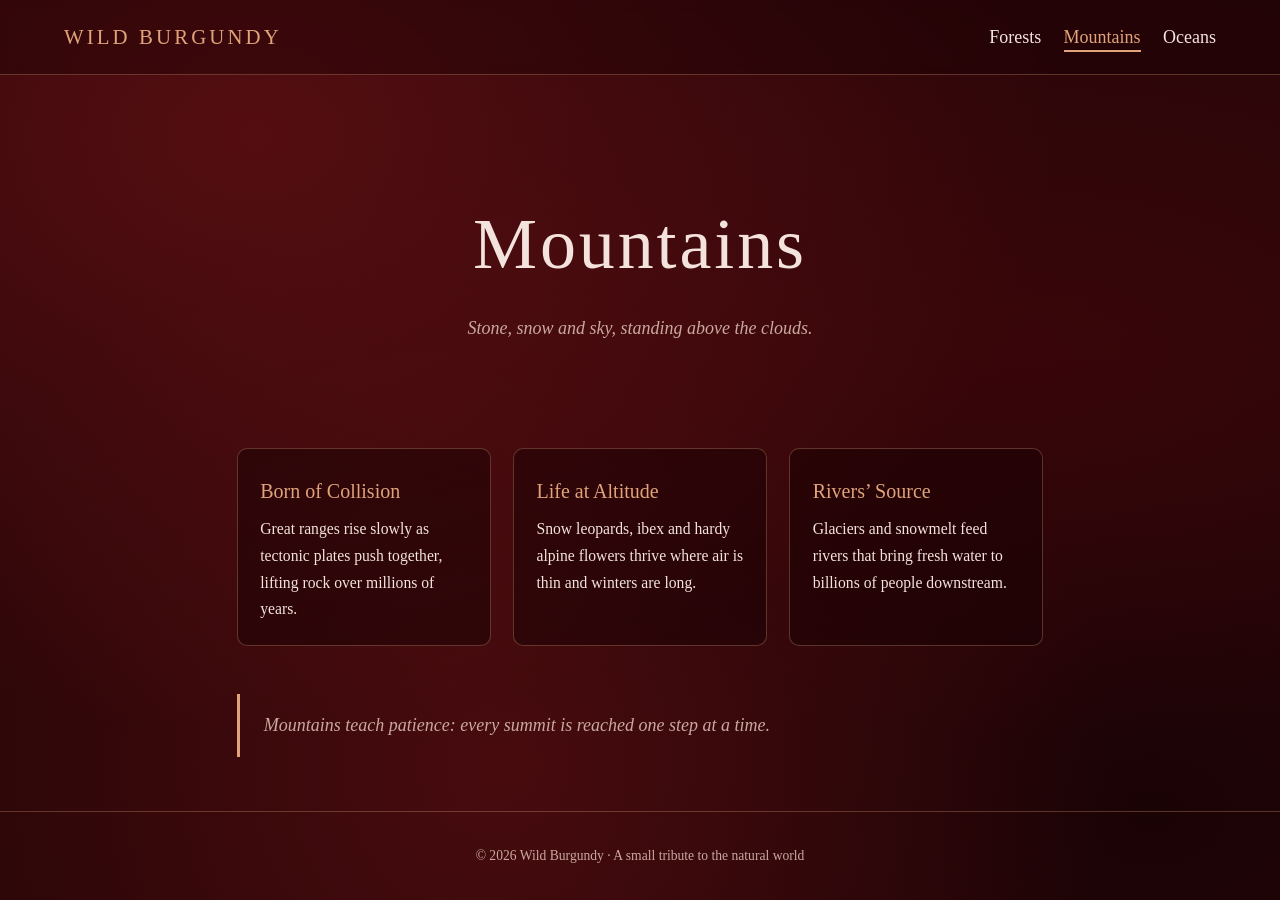
==== mountains.html @ 73293c4a "Add files via upload" ====
<!DOCTYPE html>
<html lang="en"><head><meta charset="utf-8">
<meta name="viewport" content="width=device-width, initial-scale=1">
<title>Mountains – Wild Burgundy</title>
<link rel="stylesheet" href="style.css"></head>
<body>
<header><span class="logo">Wild Burgundy</span><nav><a href="index.html">Forests</a><a href="mountains.html" class="on">Mountains</a><a href="oceans.html">Oceans</a></nav></header>
<section class="hero"><h1>Mountains</h1><p>Stone, snow and sky, standing above the clouds.</p></section>
<main><div class="grid"><article class="card"><h2>Born of Collision</h2><p>Great ranges rise slowly as tectonic plates push together, lifting rock over millions of years.</p></article><article class="card"><h2>Life at Altitude</h2><p>Snow leopards, ibex and hardy alpine flowers thrive where air is thin and winters are long.</p></article><article class="card"><h2>Rivers’ Source</h2><p>Glaciers and snowmelt feed rivers that bring fresh water to billions of people downstream.</p></article></div>
<blockquote class="quote">Mountains teach patience: every summit is reached one step at a time.</blockquote></main>
<footer>© 2026 Wild Burgundy · A small tribute to the natural world</footer>
</body></html>
---- style.css ----
:root{--bg:#2a0608;--ink:#f3e3dc;--muted:#c9a8a0;--accent:#e0a37a;--card:rgba(20,2,4,.45);--line:rgba(224,163,122,.3)}
*{box-sizing:border-box}
html{scroll-behavior:smooth}
body{margin:0;min-height:100vh;color:var(--ink);font:18px/1.7 Georgia,"Times New Roman",serif;
background-color:var(--bg);
background-image:radial-gradient(ellipse at 20% 15%,rgba(120,20,25,.55),transparent 55%),
radial-gradient(ellipse at 80% 40%,rgba(60,6,10,.8),transparent 50%),
radial-gradient(ellipse at 40% 85%,rgba(110,18,22,.45),transparent 55%),
radial-gradient(ellipse at 90% 90%,rgba(20,2,4,.7),transparent 45%);
background-attachment:fixed}
header{display:flex;flex-wrap:wrap;gap:1rem;justify-content:space-between;align-items:center;padding:1.2rem 5vw;border-bottom:1px solid var(--line);background:rgba(20,2,4,.35);backdrop-filter:blur(6px)}
.logo{font-size:1.3rem;letter-spacing:.15em;text-transform:uppercase;color:var(--accent)}
nav a{color:var(--ink);text-decoration:none;margin-left:1.4rem;padding-bottom:.2rem;border-bottom:2px solid transparent}
nav a:hover,nav a.on{border-color:var(--accent);color:var(--accent)}
.hero{text-align:center;padding:12vh 6vw 8vh}
.hero h1{font-size:clamp(2.4rem,7vw,4.5rem);margin:0 0 .5rem;font-weight:normal;letter-spacing:.04em}
.hero p{max-width:40rem;margin:0 auto;color:var(--muted);font-style:italic}
main{max-width:60rem;margin:0 auto;padding:0 6vw 6vh}
.grid{display:grid;grid-template-columns:repeat(auto-fit,minmax(250px,1fr));gap:1.4rem;margin-top:2rem}
.card{background:var(--card);border:1px solid var(--line);border-radius:10px;padding:1.4rem}
.card h2{margin:.2rem 0 .5rem;font-size:1.25rem;color:var(--accent);font-weight:normal}
.card p{margin:0;color:var(--ink);font-size:.98rem}
.quote{margin:3rem 0 0;padding:1rem 1.5rem;border-left:3px solid var(--accent);color:var(--muted);font-style:italic}
footer{text-align:center;padding:2rem;color:var(--muted);font-size:.85rem;border-top:1px solid var(--line)}
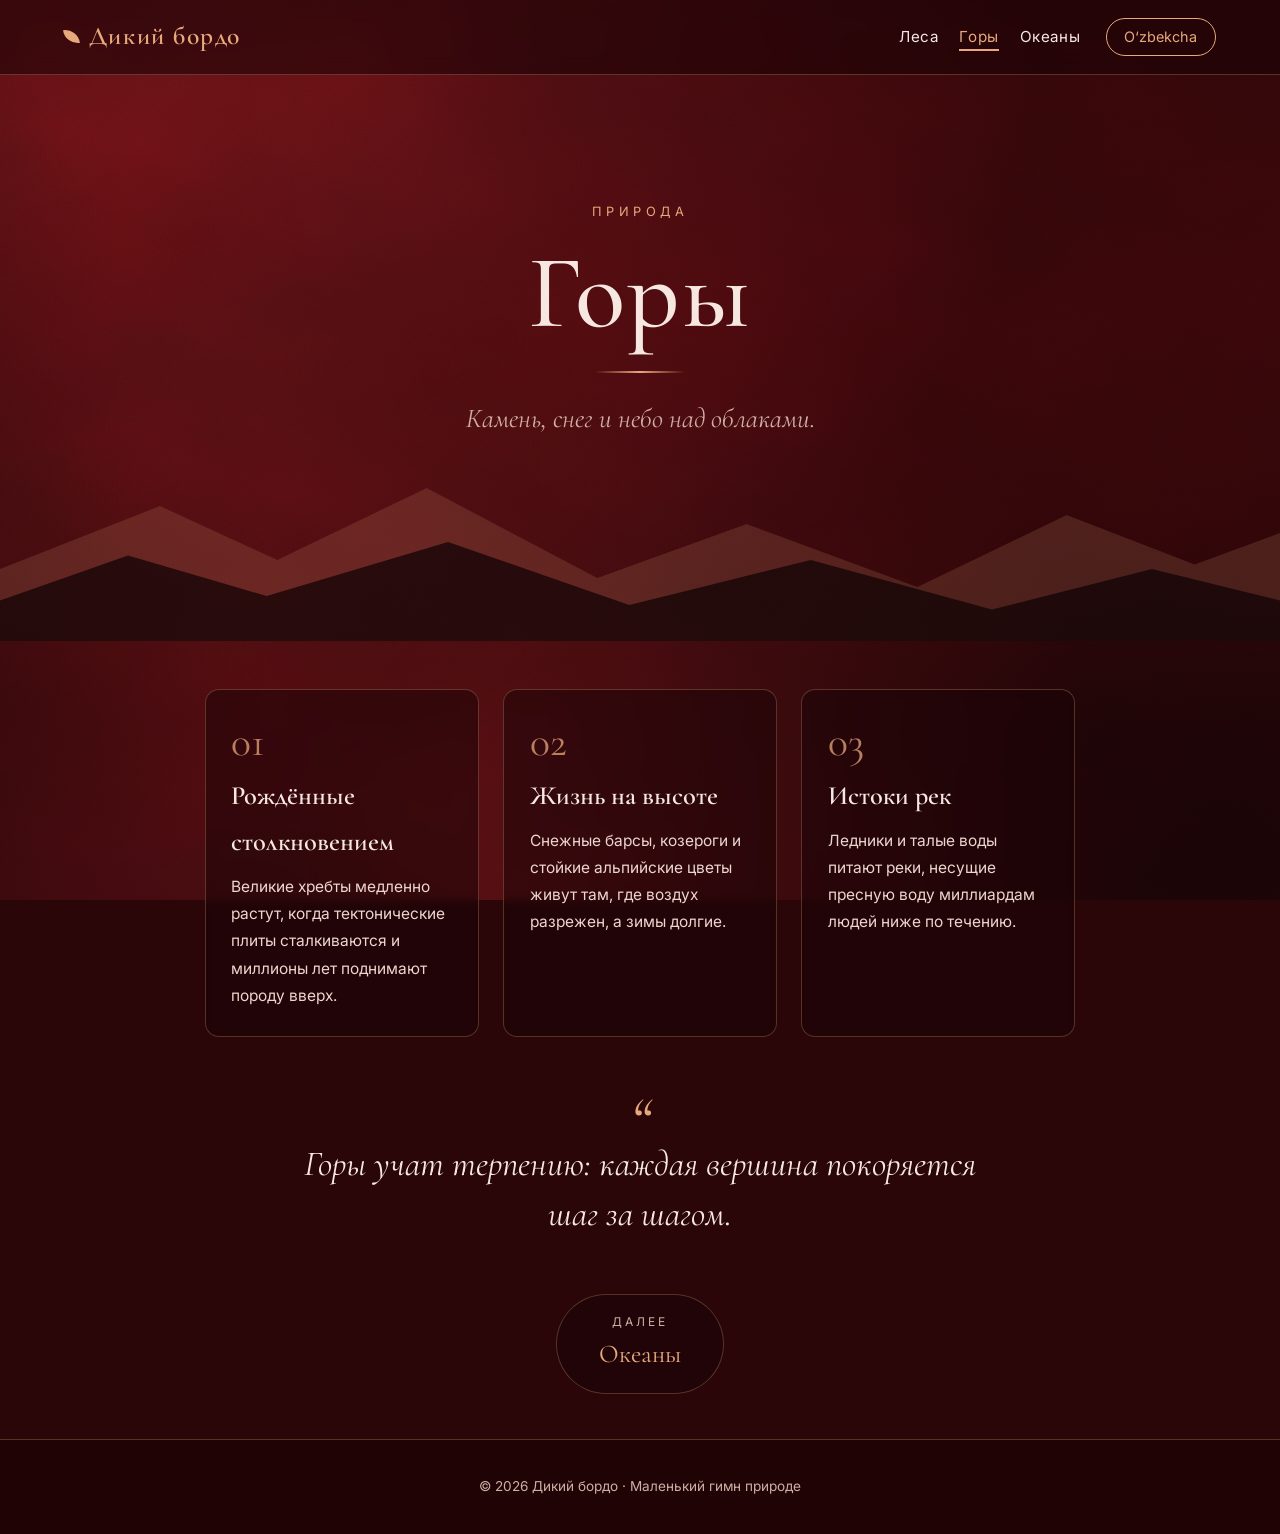
==== commit 05f32109: "Add files via upload" ====
--- a/mountains.html
+++ b/mountains.html
@@ -1,12 +1,16 @@
 <!DOCTYPE html>
-<html lang="en"><head><meta charset="utf-8">
+<html lang="ru"><head><meta charset="utf-8">
 <meta name="viewport" content="width=device-width, initial-scale=1">
-<title>Mountains – Wild Burgundy</title>
+<title>Горы – Дикий бордо</title>
+<link rel="preconnect" href="https://fonts.googleapis.com"><link rel="preconnect" href="https://fonts.gstatic.com" crossorigin>
+<link href="https://fonts.googleapis.com/css2?family=Cormorant+Garamond:ital,wght@0,500;0,600;1,500&family=Inter:wght@400;500&display=swap&subset=cyrillic,latin-ext" rel="stylesheet">
 <link rel="stylesheet" href="style.css"></head>
 <body>
-<header><span class="logo">Wild Burgundy</span><nav><a href="index.html">Forests</a><a href="mountains.html" class="on">Mountains</a><a href="oceans.html">Oceans</a></nav></header>
-<section class="hero"><h1>Mountains</h1><p>Stone, snow and sky, standing above the clouds.</p></section>
-<main><div class="grid"><article class="card"><h2>Born of Collision</h2><p>Great ranges rise slowly as tectonic plates push together, lifting rock over millions of years.</p></article><article class="card"><h2>Life at Altitude</h2><p>Snow leopards, ibex and hardy alpine flowers thrive where air is thin and winters are long.</p></article><article class="card"><h2>Rivers’ Source</h2><p>Glaciers and snowmelt feed rivers that bring fresh water to billions of people downstream.</p></article></div>
-<blockquote class="quote">Mountains teach patience: every summit is reached one step at a time.</blockquote></main>
-<footer>© 2026 Wild Burgundy · A small tribute to the natural world</footer>
+<header><span class="logo" data-i18n="logo">Дикий бордо</span><div class="right"><nav><a href="index.html" data-i18n="n1">Леса</a><a href="mountains.html" class="on" data-i18n="n2">Горы</a><a href="oceans.html" data-i18n="n3">Океаны</a></nav><button class="langbtn" type="button">O‘zbekcha</button></div></header>
+<section class="hero"><span class="eyebrow" data-i18n="eyebrow">Природа</span><h1 data-i18n="mh">Горы</h1><p data-i18n="mtag">Камень, снег и небо над облаками.</p><svg class="art" viewBox="0 0 1200 180" preserveAspectRatio="none" aria-hidden="true"><path fill="rgba(230,169,124,.16)" d="M0 180V100L150 30 260 90 400 10 560 110 700 50 860 120 1000 40 1120 95 1200 60V180Z"/><path fill="rgba(14,1,3,.7)" d="M0 180V135L120 85 250 130 420 70 590 140 760 90 930 145 1080 100 1200 135V180Z"/></svg></section>
+<main><div class="grid"><article class="card"><h2 data-i18n="m1t">Рождённые столкновением</h2><p data-i18n="m1p">Великие хребты медленно растут, когда тектонические плиты сталкиваются и миллионы лет поднимают породу вверх.</p></article><article class="card"><h2 data-i18n="m2t">Жизнь на высоте</h2><p data-i18n="m2p">Снежные барсы, козероги и стойкие альпийские цветы живут там, где воздух разрежен, а зимы долгие.</p></article><article class="card"><h2 data-i18n="m3t">Истоки рек</h2><p data-i18n="m3p">Ледники и талые воды питают реки, несущие пресную воду миллиардам людей ниже по течению.</p></article></div>
+<blockquote class="quote" data-i18n="mq">Горы учат терпению: каждая вершина покоряется шаг за шагом.</blockquote>
+<a class="next" href="oceans.html"><small data-i18n="next">Далее</small><span data-i18n="n3">Океаны</span></a></main>
+<footer data-i18n="foot">© 2026 Дикий бордо · Маленький гимн природе</footer>
+<script src="i18n.js"></script>
 </body></html>
--- a/style.css
+++ b/style.css
@@ -1,24 +1,45 @@
-:root{--bg:#2a0608;--ink:#f3e3dc;--muted:#c9a8a0;--accent:#e0a37a;--card:rgba(20,2,4,.45);--line:rgba(224,163,122,.3)}
+:root{--bg:#2a0608;--ink:#f6e8e1;--muted:#d0aea5;--accent:#e6a97c;--card:rgba(24,3,6,.5);--line:rgba(230,169,124,.28)}
 *{box-sizing:border-box}
 html{scroll-behavior:smooth}
-body{margin:0;min-height:100vh;color:var(--ink);font:18px/1.7 Georgia,"Times New Roman",serif;
+body{margin:0;min-height:100vh;color:var(--ink);font:17px/1.75 "Inter",system-ui,-apple-system,"Segoe UI",Roboto,Arial,sans-serif;
 background-color:var(--bg);
-background-image:radial-gradient(ellipse at 20% 15%,rgba(120,20,25,.55),transparent 55%),
-radial-gradient(ellipse at 80% 40%,rgba(60,6,10,.8),transparent 50%),
-radial-gradient(ellipse at 40% 85%,rgba(110,18,22,.45),transparent 55%),
-radial-gradient(ellipse at 90% 90%,rgba(20,2,4,.7),transparent 45%);
+background-image:radial-gradient(ellipse at 15% 10%,rgba(135,24,30,.6),transparent 55%),radial-gradient(ellipse at 85% 35%,rgba(55,5,9,.85),transparent 50%),radial-gradient(ellipse at 35% 90%,rgba(115,20,25,.5),transparent 55%),radial-gradient(ellipse at 95% 95%,rgba(18,2,4,.8),transparent 45%);
 background-attachment:fixed}
-header{display:flex;flex-wrap:wrap;gap:1rem;justify-content:space-between;align-items:center;padding:1.2rem 5vw;border-bottom:1px solid var(--line);background:rgba(20,2,4,.35);backdrop-filter:blur(6px)}
-.logo{font-size:1.3rem;letter-spacing:.15em;text-transform:uppercase;color:var(--accent)}
-nav a{color:var(--ink);text-decoration:none;margin-left:1.4rem;padding-bottom:.2rem;border-bottom:2px solid transparent}
-nav a:hover,nav a.on{border-color:var(--accent);color:var(--accent)}
-.hero{text-align:center;padding:12vh 6vw 8vh}
-.hero h1{font-size:clamp(2.4rem,7vw,4.5rem);margin:0 0 .5rem;font-weight:normal;letter-spacing:.04em}
-.hero p{max-width:40rem;margin:0 auto;color:var(--muted);font-style:italic}
-main{max-width:60rem;margin:0 auto;padding:0 6vw 6vh}
-.grid{display:grid;grid-template-columns:repeat(auto-fit,minmax(250px,1fr));gap:1.4rem;margin-top:2rem}
-.card{background:var(--card);border:1px solid var(--line);border-radius:10px;padding:1.4rem}
-.card h2{margin:.2rem 0 .5rem;font-size:1.25rem;color:var(--accent);font-weight:normal}
-.card p{margin:0;color:var(--ink);font-size:.98rem}
-.quote{margin:3rem 0 0;padding:1rem 1.5rem;border-left:3px solid var(--accent);color:var(--muted);font-style:italic}
-footer{text-align:center;padding:2rem;color:var(--muted);font-size:.85rem;border-top:1px solid var(--line)}
+body::before,body::after{content:"";position:fixed;inset:0;pointer-events:none;z-index:0;mix-blend-mode:overlay}
+body::before{opacity:.35;background:url("data:image/svg+xml,%3Csvg xmlns='http://www.w3.org/2000/svg' width='700' height='700'%3E%3Cfilter id='n'%3E%3CfeTurbulence type='fractalNoise' baseFrequency='.006 .009' numOctaves='4' seed='7'/%3E%3C/filter%3E%3Crect width='100%25' height='100%25' filter='url(%23n)'/%3E%3C/svg%3E") center/cover}
+body::after{opacity:.22;background:url("data:image/svg+xml,%3Csvg xmlns='http://www.w3.org/2000/svg' width='260' height='260'%3E%3Cfilter id='n'%3E%3CfeTurbulence type='fractalNoise' baseFrequency='.85' numOctaves='3' stitchTiles='stitch'/%3E%3C/filter%3E%3Crect width='100%25' height='100%25' filter='url(%23n)'/%3E%3C/svg%3E")}
+header,.hero,main,footer{position:relative;z-index:1}
+header{position:sticky;top:0;z-index:5;display:flex;flex-wrap:wrap;gap:.8rem 1.5rem;justify-content:space-between;align-items:center;padding:.9rem 5vw;background:rgba(24,3,6,.55);backdrop-filter:blur(10px);border-bottom:1px solid var(--line)}
+.logo{font-family:"Cormorant Garamond",Georgia,serif;font-size:1.6rem;font-weight:600;letter-spacing:.06em;color:var(--accent)}
+.logo::before{content:"";display:inline-block;width:.6em;height:.6em;margin-right:.6rem;background:var(--accent);border-radius:0 100% 0 100%;transform:rotate(-8deg)}
+.right{display:flex;flex-wrap:wrap;align-items:center;gap:.6rem 1.6rem}
+nav a{color:var(--ink);text-decoration:none;margin-right:1.3rem;font-size:.95rem;letter-spacing:.04em;padding:.2rem 0;border-bottom:2px solid transparent;transition:.2s}
+nav a:last-child{margin-right:0}
+nav a:hover,nav a.on{color:var(--accent);border-color:var(--accent)}
+.langbtn{font:inherit;font-size:.9rem;color:var(--accent);background:transparent;border:1px solid var(--accent);border-radius:999px;padding:.35rem 1.1rem;cursor:pointer;transition:.2s}
+.langbtn:hover{background:var(--accent);color:#2a0608}
+.hero{text-align:center;padding:14vh 6vw 22vh;overflow:hidden}
+.eyebrow{display:block;font-size:.8rem;letter-spacing:.35em;text-transform:uppercase;color:var(--accent);margin-bottom:1rem}
+.hero h1{font-family:"Cormorant Garamond",Georgia,serif;font-size:clamp(3rem,10vw,6.5rem);line-height:1.05;margin:0;font-weight:500;letter-spacing:.02em}
+.hero h1::after{content:"";display:block;width:90px;height:2px;margin:1.4rem auto;background:linear-gradient(90deg,transparent,var(--accent),transparent)}
+.hero p{max-width:38rem;margin:0 auto;font-family:"Cormorant Garamond",Georgia,serif;font-size:clamp(1.25rem,3vw,1.7rem);font-style:italic;color:var(--muted)}
+.art{position:absolute;left:0;bottom:0;width:100%;height:clamp(90px,18vh,170px);display:block}
+main{max-width:64rem;margin:0 auto;padding:0 6vw 5vh;counter-reset:c}
+.grid{display:grid;grid-template-columns:repeat(auto-fit,minmax(260px,1fr));gap:1.5rem;margin-top:3rem}
+.card{counter-increment:c;position:relative;background:var(--card);border:1px solid var(--line);border-radius:14px;padding:2rem 1.6rem 1.7rem;backdrop-filter:blur(4px);transition:transform .3s,border-color .3s,box-shadow .3s;animation:up .7s both}
+.card:nth-child(2){animation-delay:.12s}.card:nth-child(3){animation-delay:.24s}
+.card:hover{transform:translateY(-6px);border-color:var(--accent);box-shadow:0 14px 34px rgba(0,0,0,.35)}
+.card::before{content:counter(c,decimal-leading-zero);display:block;font-family:"Cormorant Garamond",Georgia,serif;font-size:2.6rem;line-height:1;color:var(--accent);opacity:.75;margin-bottom:.6rem}
+.card h2{margin:0 0 .5rem;font-family:"Cormorant Garamond",Georgia,serif;font-size:1.65rem;font-weight:600}
+.card p{margin:0;font-size:.97rem;color:#ecd6cf}
+.quote{margin:4rem auto 0;max-width:44rem;text-align:center;font-family:"Cormorant Garamond",Georgia,serif;font-size:clamp(1.5rem,3.6vw,2.2rem);font-style:italic;line-height:1.4;color:var(--ink)}
+.quote::before{content:"“";display:block;font-size:4rem;line-height:.6;color:var(--accent)}
+.next{display:flex;flex-direction:column;align-items:center;margin:3.5rem auto 0;width:max-content;max-width:100%;text-decoration:none;color:var(--ink);padding:1rem 2.6rem;border:1px solid var(--line);border-radius:999px;background:var(--card);transition:.25s}
+.next small{font-size:.75rem;letter-spacing:.25em;text-transform:uppercase;color:var(--muted)}
+.next span{font-family:"Cormorant Garamond",Georgia,serif;font-size:1.6rem;color:var(--accent)}
+.next:hover{background:var(--accent);border-color:var(--accent)}
+.next:hover small,.next:hover span{color:#2a0608}
+footer{text-align:center;padding:2.2rem 1rem;color:var(--muted);font-size:.85rem;border-top:1px solid var(--line);background:rgba(18,2,4,.4)}
+@keyframes up{from{opacity:0;transform:translateY(24px)}to{opacity:1;transform:none}}
+@media(prefers-reduced-motion:reduce){.card{animation:none}}
+@media(max-width:600px){header{justify-content:center}.hero{padding-top:9vh}}
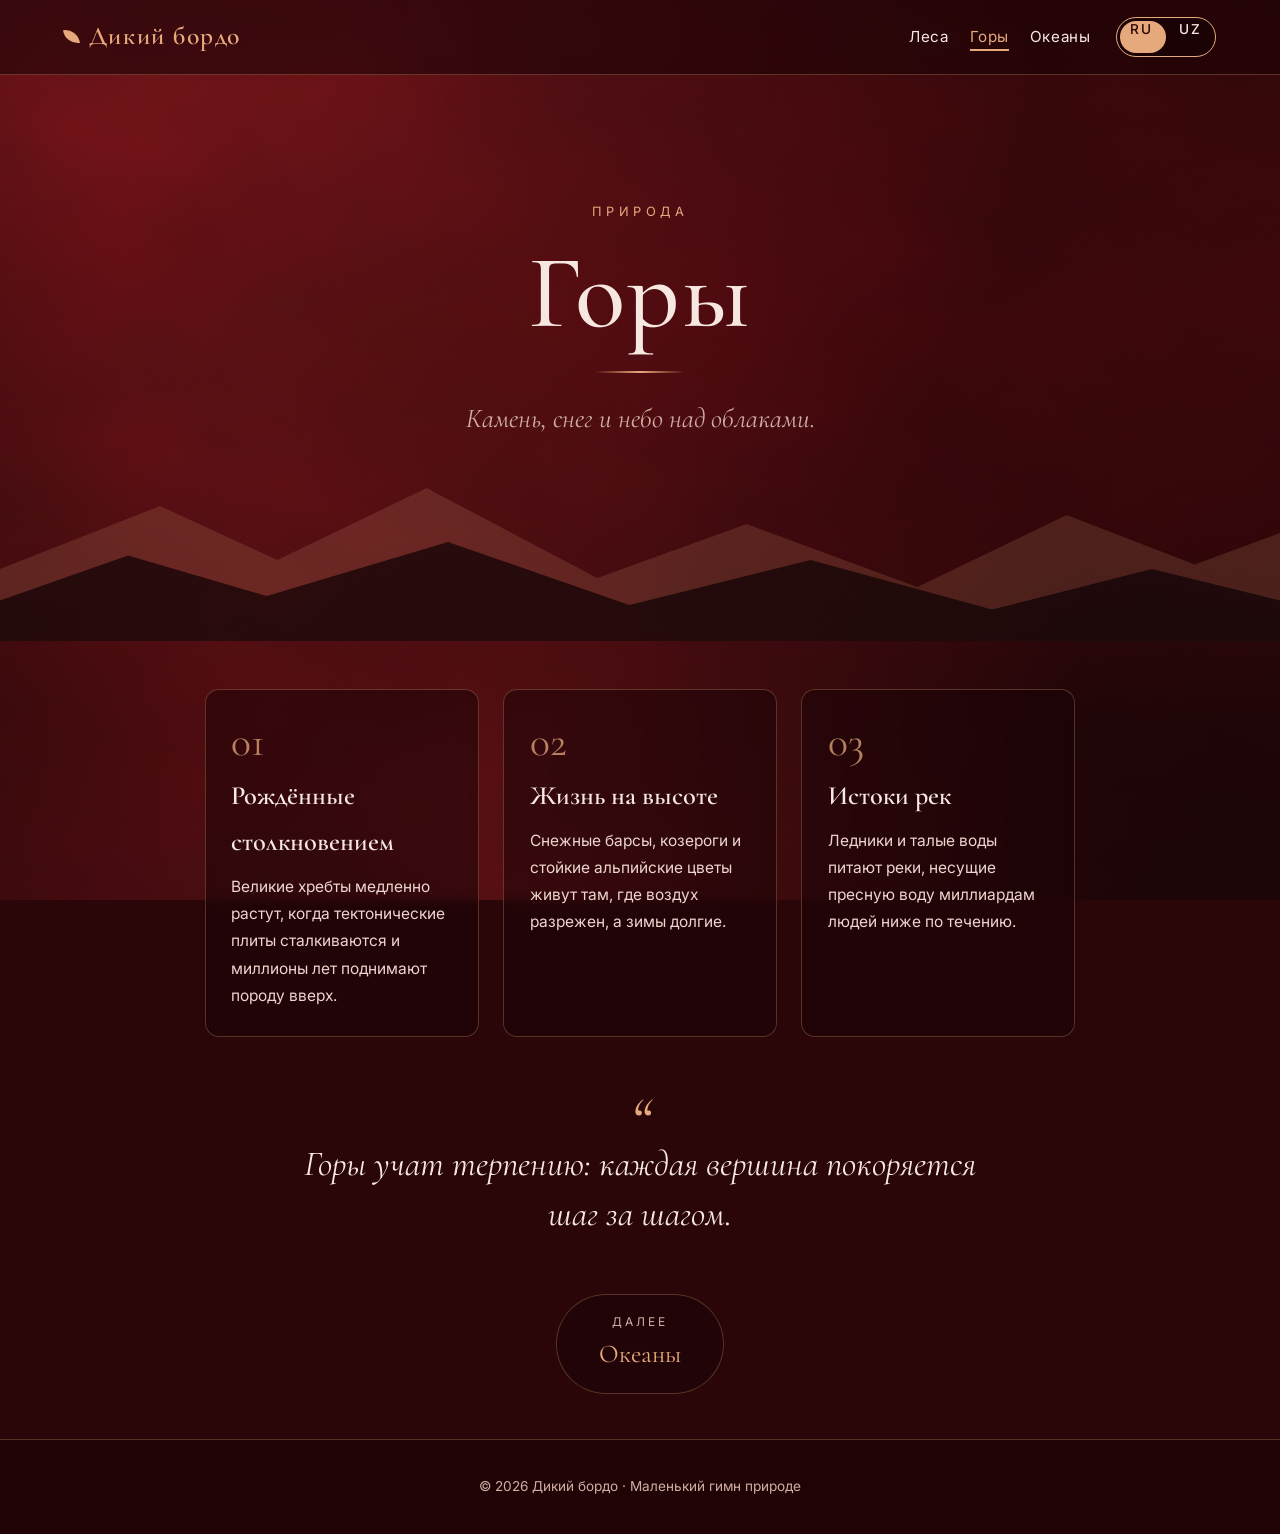
==== commit 7f6dcaf4: "Add files via upload" ====
--- a/mountains.html
+++ b/mountains.html
@@ -6,7 +6,7 @@
 <link href="https://fonts.googleapis.com/css2?family=Cormorant+Garamond:ital,wght@0,500;0,600;1,500&family=Inter:wght@400;500&display=swap&subset=cyrillic,latin-ext" rel="stylesheet">
 <link rel="stylesheet" href="style.css"></head>
 <body>
-<header><span class="logo" data-i18n="logo">Дикий бордо</span><div class="right"><nav><a href="index.html" data-i18n="n1">Леса</a><a href="mountains.html" class="on" data-i18n="n2">Горы</a><a href="oceans.html" data-i18n="n3">Океаны</a></nav><button class="langbtn" type="button">O‘zbekcha</button></div></header>
+<header><span class="logo" data-i18n="logo">Дикий бордо</span><div class="right"><nav><a href="index.html" data-i18n="n1">Леса</a><a href="mountains.html" class="on" data-i18n="n2">Горы</a><a href="oceans.html" data-i18n="n3">Океаны</a></nav><button class="switch" type="button" role="switch" aria-checked="false" data-l="ru" aria-label="Русский / O‘zbekcha"><span class="r">RU</span><span class="u">UZ</span><i class="knob"></i></button></div></header>
 <section class="hero"><span class="eyebrow" data-i18n="eyebrow">Природа</span><h1 data-i18n="mh">Горы</h1><p data-i18n="mtag">Камень, снег и небо над облаками.</p><svg class="art" viewBox="0 0 1200 180" preserveAspectRatio="none" aria-hidden="true"><path fill="rgba(230,169,124,.16)" d="M0 180V100L150 30 260 90 400 10 560 110 700 50 860 120 1000 40 1120 95 1200 60V180Z"/><path fill="rgba(14,1,3,.7)" d="M0 180V135L120 85 250 130 420 70 590 140 760 90 930 145 1080 100 1200 135V180Z"/></svg></section>
 <main><div class="grid"><article class="card"><h2 data-i18n="m1t">Рождённые столкновением</h2><p data-i18n="m1p">Великие хребты медленно растут, когда тектонические плиты сталкиваются и миллионы лет поднимают породу вверх.</p></article><article class="card"><h2 data-i18n="m2t">Жизнь на высоте</h2><p data-i18n="m2p">Снежные барсы, козероги и стойкие альпийские цветы живут там, где воздух разрежен, а зимы долгие.</p></article><article class="card"><h2 data-i18n="m3t">Истоки рек</h2><p data-i18n="m3p">Ледники и талые воды питают реки, несущие пресную воду миллиардам людей ниже по течению.</p></article></div>
 <blockquote class="quote" data-i18n="mq">Горы учат терпению: каждая вершина покоряется шаг за шагом.</blockquote>
--- a/style.css
+++ b/style.css
@@ -16,8 +16,6 @@
 nav a{color:var(--ink);text-decoration:none;margin-right:1.3rem;font-size:.95rem;letter-spacing:.04em;padding:.2rem 0;border-bottom:2px solid transparent;transition:.2s}
 nav a:last-child{margin-right:0}
 nav a:hover,nav a.on{color:var(--accent);border-color:var(--accent)}
-.langbtn{font:inherit;font-size:.9rem;color:var(--accent);background:transparent;border:1px solid var(--accent);border-radius:999px;padding:.35rem 1.1rem;cursor:pointer;transition:.2s}
-.langbtn:hover{background:var(--accent);color:#2a0608}
 .hero{text-align:center;padding:14vh 6vw 22vh;overflow:hidden}
 .eyebrow{display:block;font-size:.8rem;letter-spacing:.35em;text-transform:uppercase;color:var(--accent);margin-bottom:1rem}
 .hero h1{font-family:"Cormorant Garamond",Georgia,serif;font-size:clamp(3rem,10vw,6.5rem);line-height:1.05;margin:0;font-weight:500;letter-spacing:.02em}
@@ -43,3 +41,9 @@
 @keyframes up{from{opacity:0;transform:translateY(24px)}to{opacity:1;transform:none}}
 @media(prefers-reduced-motion:reduce){.card{animation:none}}
 @media(max-width:600px){header{justify-content:center}.hero{padding-top:9vh}}
+.switch{position:relative;display:flex;width:100px;height:40px;padding:0;border:1px solid var(--accent);border-radius:999px;background:rgba(18,2,4,.5);cursor:pointer;font:inherit}
+.switch .knob{position:absolute;top:3px;left:3px;width:calc(50% - 3px);height:calc(100% - 6px);border-radius:999px;background:var(--accent);transition:transform .3s}
+.switch[data-l="uz"] .knob{transform:translateX(100%)}
+.switch span{position:relative;z-index:1;flex:1;display:flex;align-items:center;justify-content:center;font-size:.85rem;font-weight:500;letter-spacing:.14em;color:var(--ink);transition:color .3s}
+.switch[data-l="ru"] .r,.switch[data-l="uz"] .u{color:#2a0608}
+.switch:focus-visible{outline:2px solid var(--ink);outline-offset:3px}
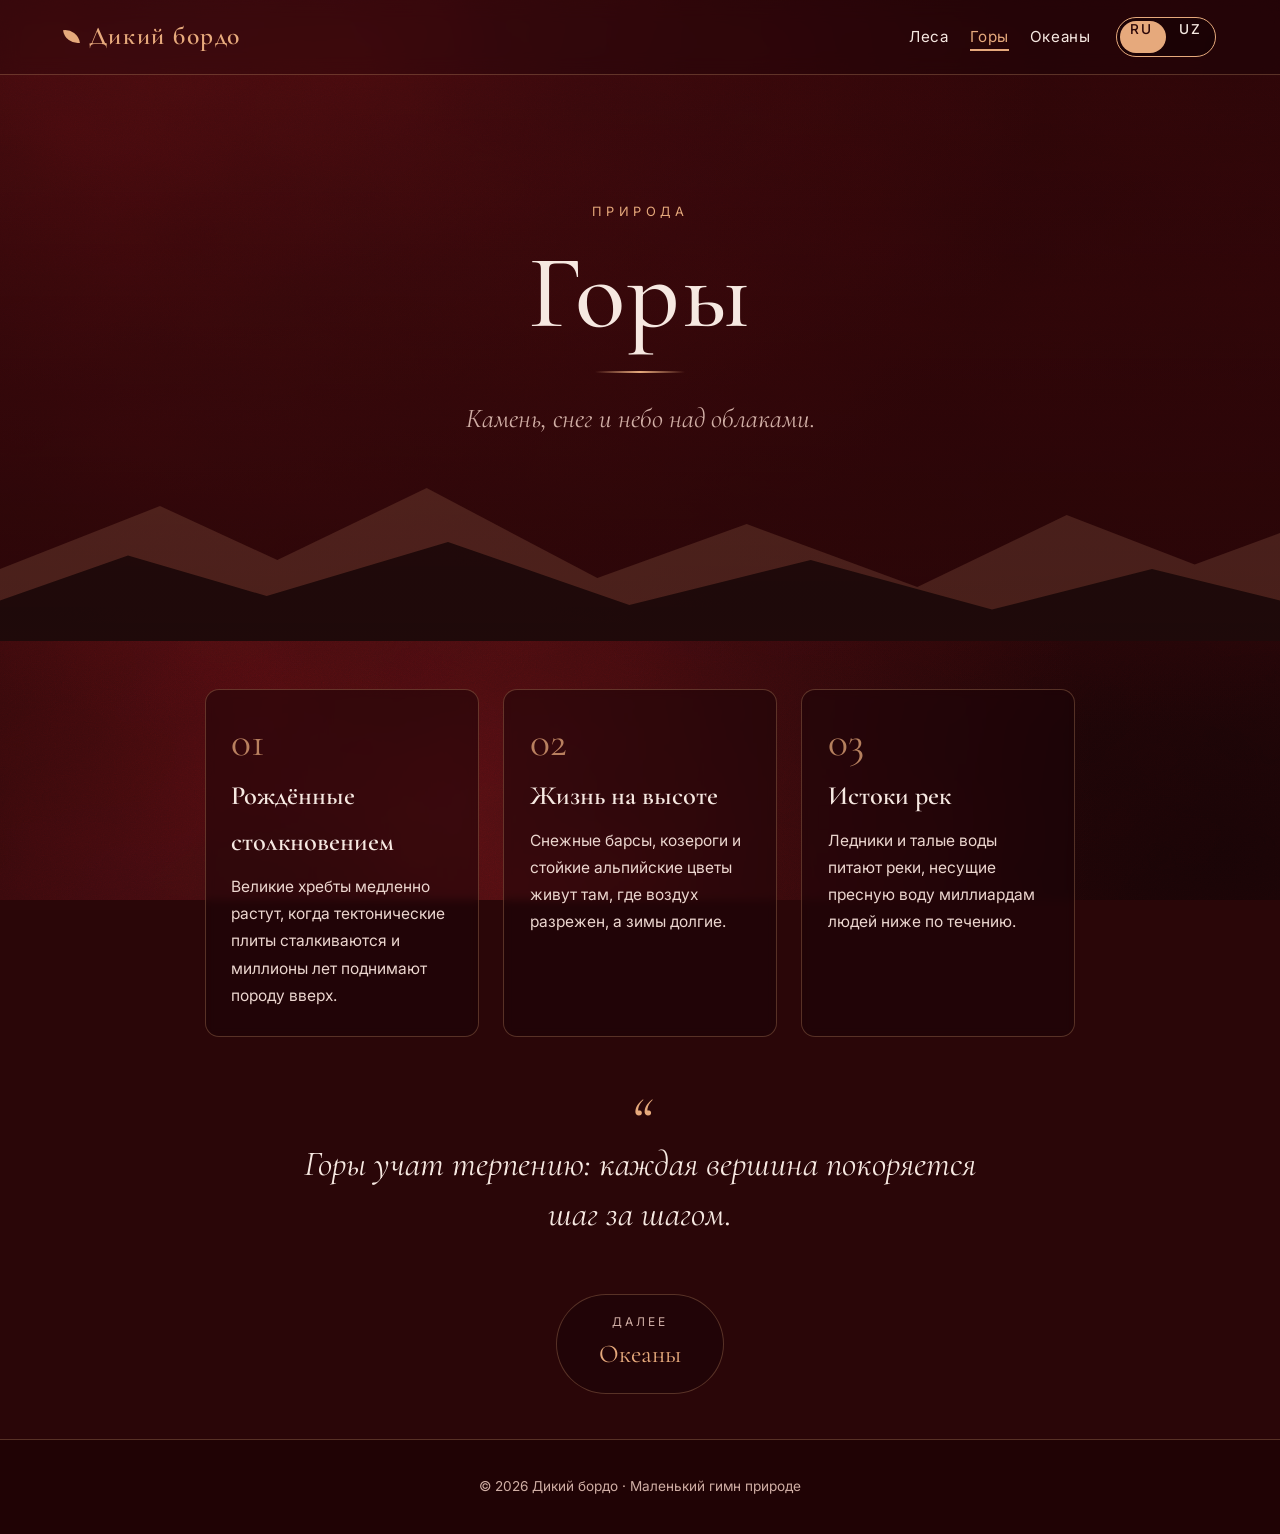
==== commit 52d4ff47: "Add files via upload" ====
--- a/mountains.html
+++ b/mountains.html
@@ -7,8 +7,8 @@
 <link rel="stylesheet" href="style.css"></head>
 <body>
 <header><span class="logo" data-i18n="logo">Дикий бордо</span><div class="right"><nav><a href="index.html" data-i18n="n1">Леса</a><a href="mountains.html" class="on" data-i18n="n2">Горы</a><a href="oceans.html" data-i18n="n3">Океаны</a></nav><button class="switch" type="button" role="switch" aria-checked="false" data-l="ru" aria-label="Русский / O‘zbekcha"><span class="r">RU</span><span class="u">UZ</span><i class="knob"></i></button></div></header>
-<section class="hero"><span class="eyebrow" data-i18n="eyebrow">Природа</span><h1 data-i18n="mh">Горы</h1><p data-i18n="mtag">Камень, снег и небо над облаками.</p><svg class="art" viewBox="0 0 1200 180" preserveAspectRatio="none" aria-hidden="true"><path fill="rgba(230,169,124,.16)" d="M0 180V100L150 30 260 90 400 10 560 110 700 50 860 120 1000 40 1120 95 1200 60V180Z"/><path fill="rgba(14,1,3,.7)" d="M0 180V135L120 85 250 130 420 70 590 140 760 90 930 145 1080 100 1200 135V180Z"/></svg></section>
-<main><div class="grid"><article class="card"><h2 data-i18n="m1t">Рождённые столкновением</h2><p data-i18n="m1p">Великие хребты медленно растут, когда тектонические плиты сталкиваются и миллионы лет поднимают породу вверх.</p></article><article class="card"><h2 data-i18n="m2t">Жизнь на высоте</h2><p data-i18n="m2p">Снежные барсы, козероги и стойкие альпийские цветы живут там, где воздух разрежен, а зимы долгие.</p></article><article class="card"><h2 data-i18n="m3t">Истоки рек</h2><p data-i18n="m3p">Ледники и талые воды питают реки, несущие пресную воду миллиардам людей ниже по течению.</p></article></div>
+<section class="hero" style="--hero-img:url(images/mountains.jpg)"><span class="eyebrow" data-i18n="eyebrow">Природа</span><h1 data-i18n="mh">Горы</h1><p data-i18n="mtag">Камень, снег и небо над облаками.</p><svg class="art" viewBox="0 0 1200 180" preserveAspectRatio="none" aria-hidden="true"><path fill="rgba(230,169,124,.16)" d="M0 180V100L150 30 260 90 400 10 560 110 700 50 860 120 1000 40 1120 95 1200 60V180Z"/><path fill="rgba(14,1,3,.7)" d="M0 180V135L120 85 250 130 420 70 590 140 760 90 930 145 1080 100 1200 135V180Z"/></svg></section>
+<main><div class="grid"><article class="card"><h2 data-i18n="m1t">Рождённые столкновением</h2><p data-i18n="m1p">Великие хребты медленно растут, когда тектонические плиты сталкиваются и миллионы лет поднимают породу вверх.</p></article><article class="card"><h2 data-i18n="m2t">Жизнь на высоте</h2><p data-i18n="m2p">Снежные барсы, козероги и стойкие альпийские цветы живут там, где воздух разрежен, а зимы долгие.</p></article><article class="card"><h2 data-i18n="m3t">Истоки рек</h2><p data-i18n="m3p">Ледники и талые воды питают реки, несущие пресную воду миллиардам людей ниже по течению.</p></article></div><div class="gallery"><figure><img src="images/mountains-1.jpg" alt="Заснеженные вершины" loading="lazy" onerror="this.parentNode.remove()"></figure><figure><img src="images/mountains-2.jpg" alt="Горное озеро" loading="lazy" onerror="this.parentNode.remove()"></figure><figure><img src="images/mountains-3.jpg" alt="Туман над горами" loading="lazy" onerror="this.parentNode.remove()"></figure></div>
 <blockquote class="quote" data-i18n="mq">Горы учат терпению: каждая вершина покоряется шаг за шагом.</blockquote>
 <a class="next" href="oceans.html"><small data-i18n="next">Далее</small><span data-i18n="n3">Океаны</span></a></main>
 <footer data-i18n="foot">© 2026 Дикий бордо · Маленький гимн природе</footer>
--- a/style.css
+++ b/style.css
@@ -16,7 +16,7 @@
 nav a{color:var(--ink);text-decoration:none;margin-right:1.3rem;font-size:.95rem;letter-spacing:.04em;padding:.2rem 0;border-bottom:2px solid transparent;transition:.2s}
 nav a:last-child{margin-right:0}
 nav a:hover,nav a.on{color:var(--accent);border-color:var(--accent)}
-.hero{text-align:center;padding:14vh 6vw 22vh;overflow:hidden}
+.hero{text-align:center;padding:14vh 6vw 22vh;overflow:hidden;background:linear-gradient(rgba(42,6,8,.5),rgba(42,6,8,.93)),var(--hero-img,none) center/cover no-repeat}
 .eyebrow{display:block;font-size:.8rem;letter-spacing:.35em;text-transform:uppercase;color:var(--accent);margin-bottom:1rem}
 .hero h1{font-family:"Cormorant Garamond",Georgia,serif;font-size:clamp(3rem,10vw,6.5rem);line-height:1.05;margin:0;font-weight:500;letter-spacing:.02em}
 .hero h1::after{content:"";display:block;width:90px;height:2px;margin:1.4rem auto;background:linear-gradient(90deg,transparent,var(--accent),transparent)}
@@ -47,3 +47,9 @@
 .switch span{position:relative;z-index:1;flex:1;display:flex;align-items:center;justify-content:center;font-size:.85rem;font-weight:500;letter-spacing:.14em;color:var(--ink);transition:color .3s}
 .switch[data-l="ru"] .r,.switch[data-l="uz"] .u{color:#2a0608}
 .switch:focus-visible{outline:2px solid var(--ink);outline-offset:3px}
+.gallery{display:grid;grid-template-columns:repeat(auto-fit,minmax(240px,1fr));gap:1.2rem;margin-top:1.5rem}
+.gallery:empty{display:none}
+.gallery figure{position:relative;margin:0;overflow:hidden;border-radius:14px;border:1px solid var(--line);aspect-ratio:4/3}
+.gallery img{width:100%;height:100%;object-fit:cover;display:block;filter:saturate(.85) contrast(1.05);transition:transform .6s}
+.gallery figure::after{content:"";position:absolute;inset:0;background:rgba(120,20,25,.28);mix-blend-mode:multiply;pointer-events:none}
+.gallery figure:hover img{transform:scale(1.07)}
